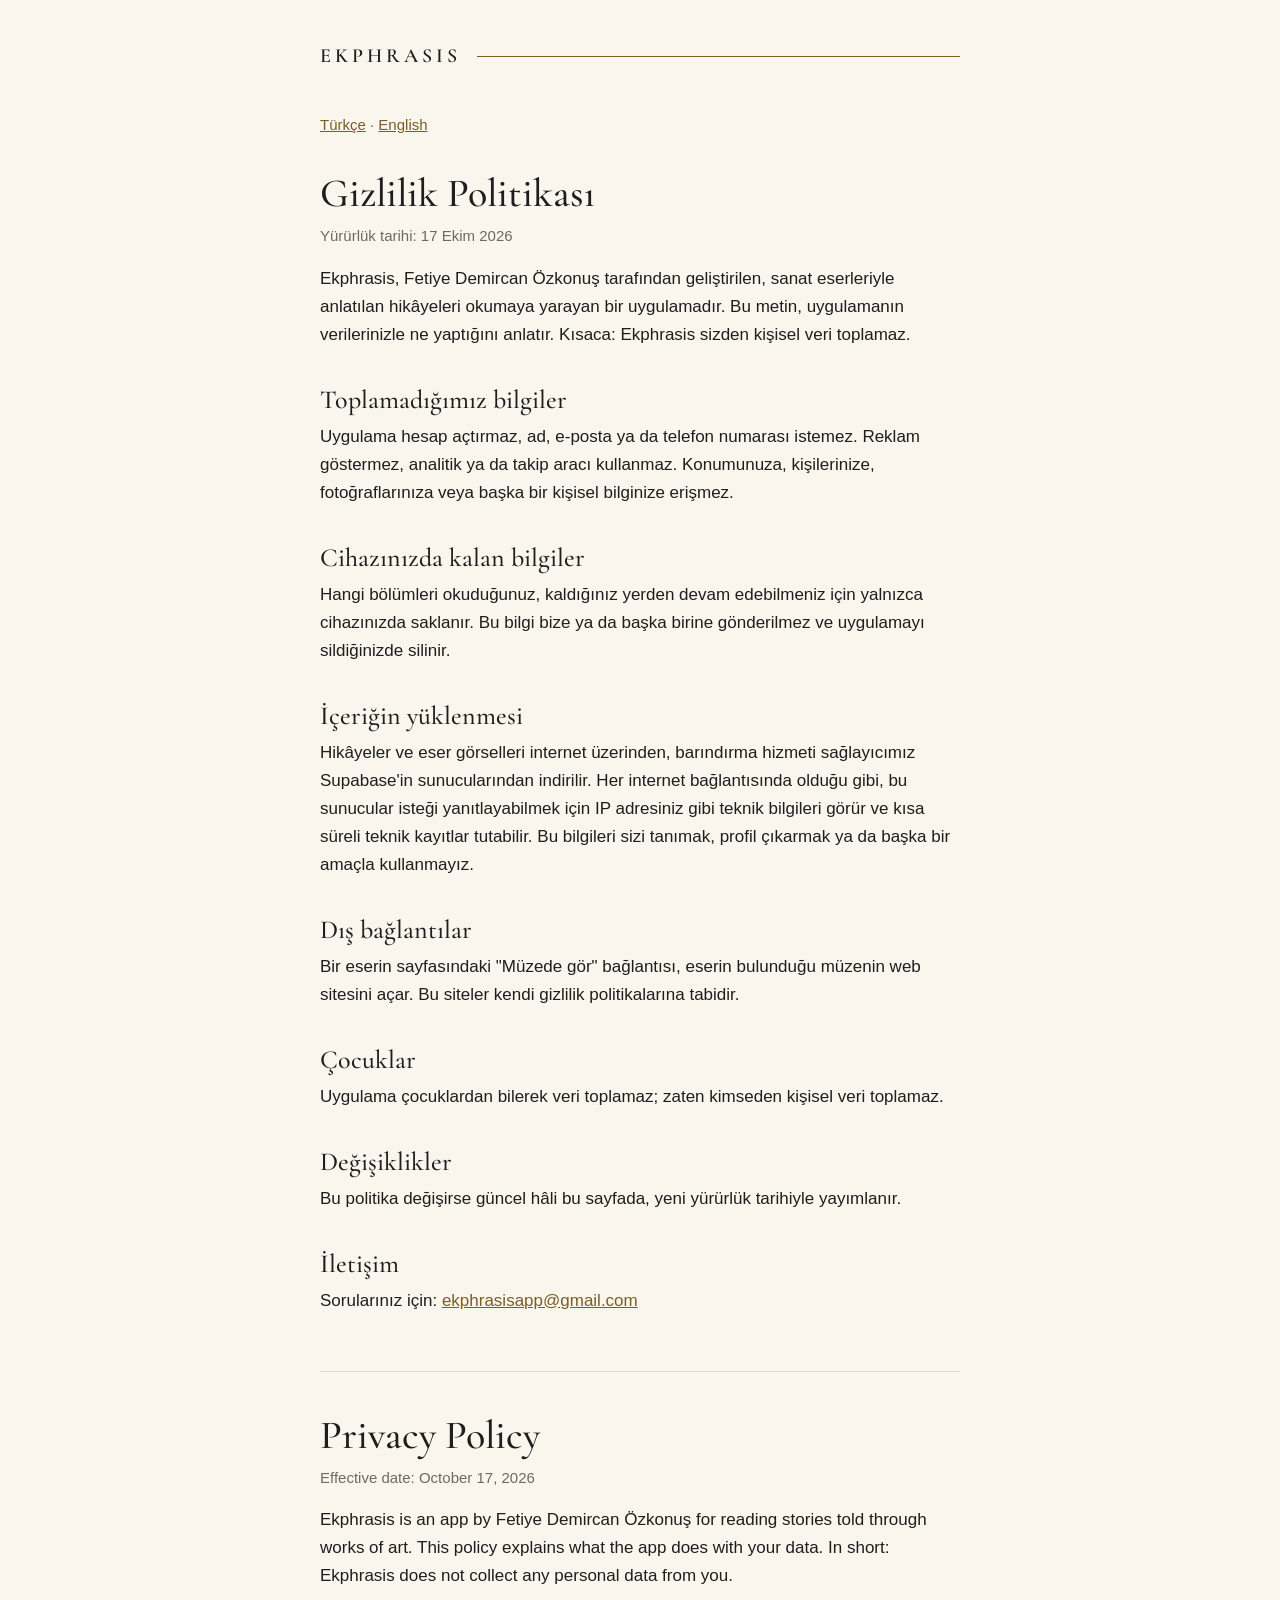
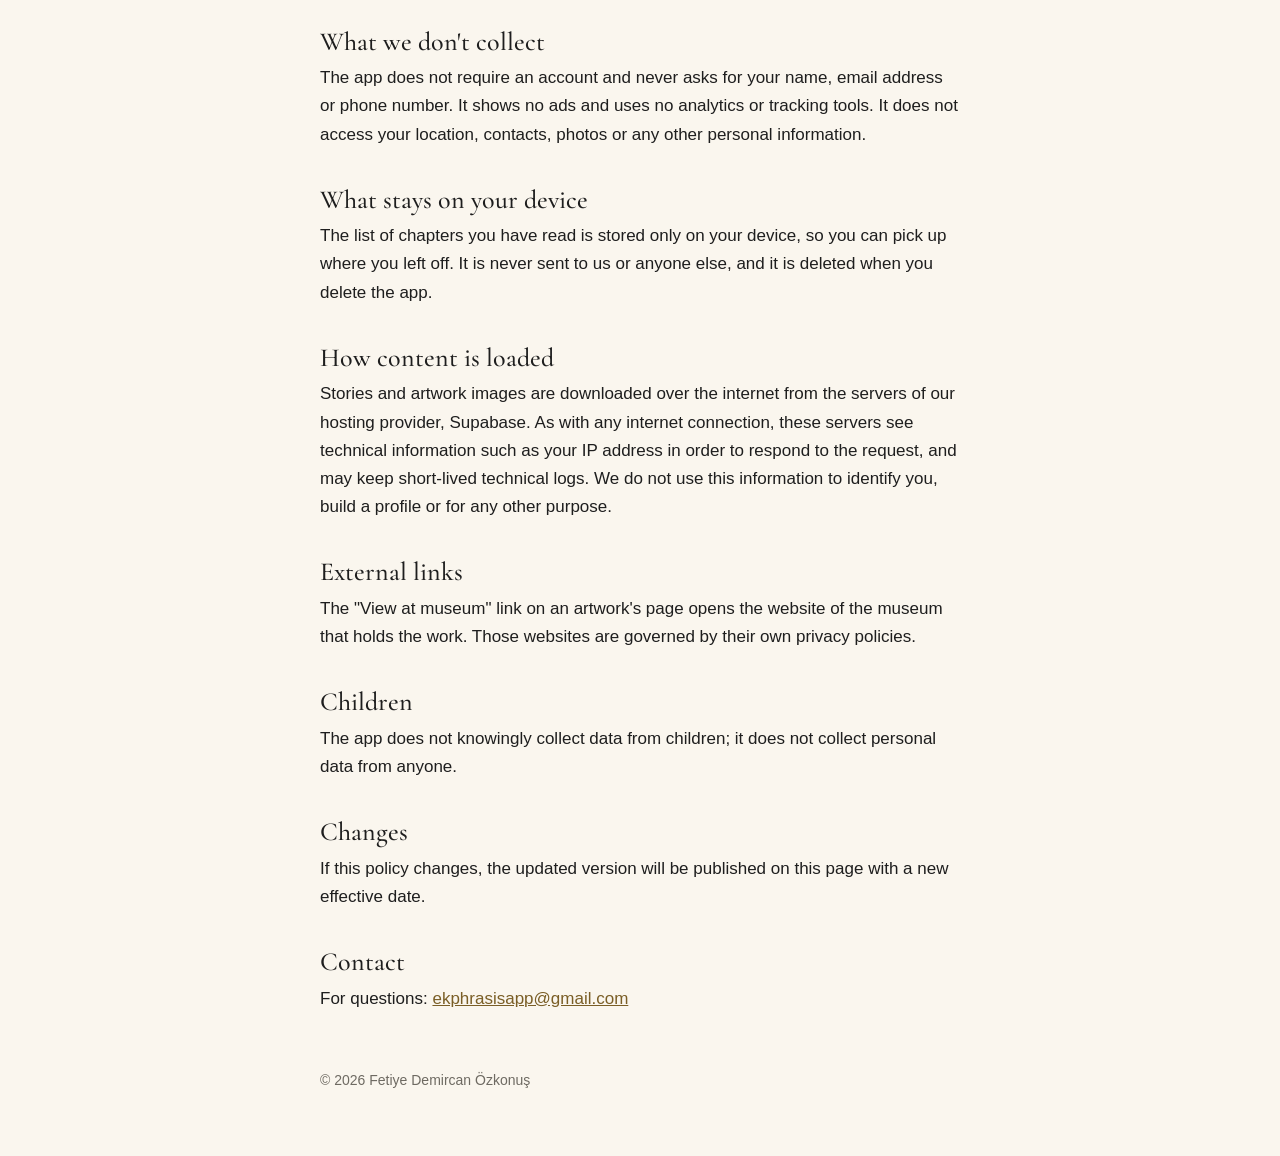
==== privacy.html @ d14ea5cc "Ekphrasis: Add support page and privacy policy Co-Authored-By: Claude Opus 5.5 <noreply@anthropic.co" ====
<!doctype html>
<html lang="tr">
<head>
  <meta charset="utf-8">
  <meta name="viewport" content="width=device-width, initial-scale=1">
  <title>Gizlilik Politikası · Privacy Policy — Ekphrasis</title>
  <meta name="description" content="Ekphrasis gizlilik politikası. Ekphrasis privacy policy.">
  <link rel="stylesheet" href="style.css">
</head>
<body>
<main>
  <a class="wordmark" href="./">EKPHRASIS</a>

  <p class="langs"><a href="#tr">Türkçe</a> · <a href="#en">English</a></p>

  <section id="tr" lang="tr">
    <h1>Gizlilik Politikası</h1>
    <p class="meta">Yürürlük tarihi: 17 Ekim 2026</p>

    <p>Ekphrasis, Fetiye Demircan Özkonuş tarafından geliştirilen, sanat eserleriyle anlatılan hikâyeleri okumaya yarayan bir uygulamadır. Bu metin, uygulamanın verilerinizle ne yaptığını anlatır. Kısaca: Ekphrasis sizden kişisel veri toplamaz.</p>

    <h2>Toplamadığımız bilgiler</h2>
    <p>Uygulama hesap açtırmaz, ad, e-posta ya da telefon numarası istemez. Reklam göstermez, analitik ya da takip aracı kullanmaz. Konumunuza, kişilerinize, fotoğraflarınıza veya başka bir kişisel bilginize erişmez.</p>

    <h2>Cihazınızda kalan bilgiler</h2>
    <p>Hangi bölümleri okuduğunuz, kaldığınız yerden devam edebilmeniz için yalnızca cihazınızda saklanır. Bu bilgi bize ya da başka birine gönderilmez ve uygulamayı sildiğinizde silinir.</p>

    <h2>İçeriğin yüklenmesi</h2>
    <p>Hikâyeler ve eser görselleri internet üzerinden, barındırma hizmeti sağlayıcımız Supabase'in sunucularından indirilir. Her internet bağlantısında olduğu gibi, bu sunucular isteği yanıtlayabilmek için IP adresiniz gibi teknik bilgileri görür ve kısa süreli teknik kayıtlar tutabilir. Bu bilgileri sizi tanımak, profil çıkarmak ya da başka bir amaçla kullanmayız.</p>

    <h2>Dış bağlantılar</h2>
    <p>Bir eserin sayfasındaki "Müzede gör" bağlantısı, eserin bulunduğu müzenin web sitesini açar. Bu siteler kendi gizlilik politikalarına tabidir.</p>

    <h2>Çocuklar</h2>
    <p>Uygulama çocuklardan bilerek veri toplamaz; zaten kimseden kişisel veri toplamaz.</p>

    <h2>Değişiklikler</h2>
    <p>Bu politika değişirse güncel hâli bu sayfada, yeni yürürlük tarihiyle yayımlanır.</p>

    <h2>İletişim</h2>
    <p>Sorularınız için: <a href="mailto:ekphrasisapp@gmail.com">ekphrasisapp@gmail.com</a></p>
  </section>

  <section id="en" lang="en">
    <h1>Privacy Policy</h1>
    <p class="meta">Effective date: October 17, 2026</p>

    <p>Ekphrasis is an app by Fetiye Demircan Özkonuş for reading stories told through works of art. This policy explains what the app does with your data. In short: Ekphrasis does not collect any personal data from you.</p>

    <h2>What we don't collect</h2>
    <p>The app does not require an account and never asks for your name, email address or phone number. It shows no ads and uses no analytics or tracking tools. It does not access your location, contacts, photos or any other personal information.</p>

    <h2>What stays on your device</h2>
    <p>The list of chapters you have read is stored only on your device, so you can pick up where you left off. It is never sent to us or anyone else, and it is deleted when you delete the app.</p>

    <h2>How content is loaded</h2>
    <p>Stories and artwork images are downloaded over the internet from the servers of our hosting provider, Supabase. As with any internet connection, these servers see technical information such as your IP address in order to respond to the request, and may keep short-lived technical logs. We do not use this information to identify you, build a profile or for any other purpose.</p>

    <h2>External links</h2>
    <p>The "View at museum" link on an artwork's page opens the website of the museum that holds the work. Those websites are governed by their own privacy policies.</p>

    <h2>Children</h2>
    <p>The app does not knowingly collect data from children; it does not collect personal data from anyone.</p>

    <h2>Changes</h2>
    <p>If this policy changes, the updated version will be published on this page with a new effective date.</p>

    <h2>Contact</h2>
    <p>For questions: <a href="mailto:ekphrasisapp@gmail.com">ekphrasisapp@gmail.com</a></p>
  </section>

  <footer>© 2026 Fetiye Demircan Özkonuş</footer>
</main>
</body>
</html>
---- style.css ----
@font-face {
  font-family: "Cormorant Garamond";
  src: url("fonts/CormorantGaramond.ttf") format("truetype");
  font-weight: 300 700;
  font-display: swap;
}

:root {
  --surface: #FAF6EE;
  --text: #1E1E1E;
  --muted: #6E6A62;
  --accent: #7A5E26;
  --rule: #E4DCCB;
  color-scheme: light dark;
}

@media (prefers-color-scheme: dark) {
  :root {
    --surface: #171D29;
    --text: #F2EFE8;
    --muted: #A3A8B1;
    --accent: #CDB27A;
    --rule: #2C3446;
  }
}

* { box-sizing: border-box; }

body {
  margin: 0;
  background: var(--surface);
  color: var(--text);
  font: 17px/1.65 -apple-system, BlinkMacSystemFont, "Segoe UI", Roboto, sans-serif;
  -webkit-text-size-adjust: 100%;
}

main {
  max-width: 680px;
  margin: 0 auto;
  padding: 40px 20px 64px;
}

.wordmark {
  display: flex;
  align-items: center;
  gap: 16px;
  margin-bottom: 40px;
  font-family: "Cormorant Garamond", Georgia, serif;
  font-weight: 600;
  font-size: 20px;
  letter-spacing: 4px;
  color: inherit;
  text-decoration: none;
}

.wordmark::after {
  content: "";
  flex: 1;
  height: 1.5px;
  background: var(--accent);
}

h1, h2 {
  font-family: "Cormorant Garamond", Georgia, serif;
  font-weight: 500;
  line-height: 1.15;
}

h1 { font-size: 40px; margin: 0 0 8px; }
h2 { font-size: 26px; margin: 36px 0 8px; }

p { margin: 0 0 16px; }

a { color: var(--accent); }

.meta { color: var(--muted); font-size: 15px; }

.langs {
  font-size: 15px;
  color: var(--muted);
  margin-bottom: 32px;
}

section + section {
  margin-top: 56px;
  padding-top: 40px;
  border-top: 1px solid var(--rule);
}

footer {
  margin-top: 56px;
  font-size: 14px;
  color: var(--muted);
}
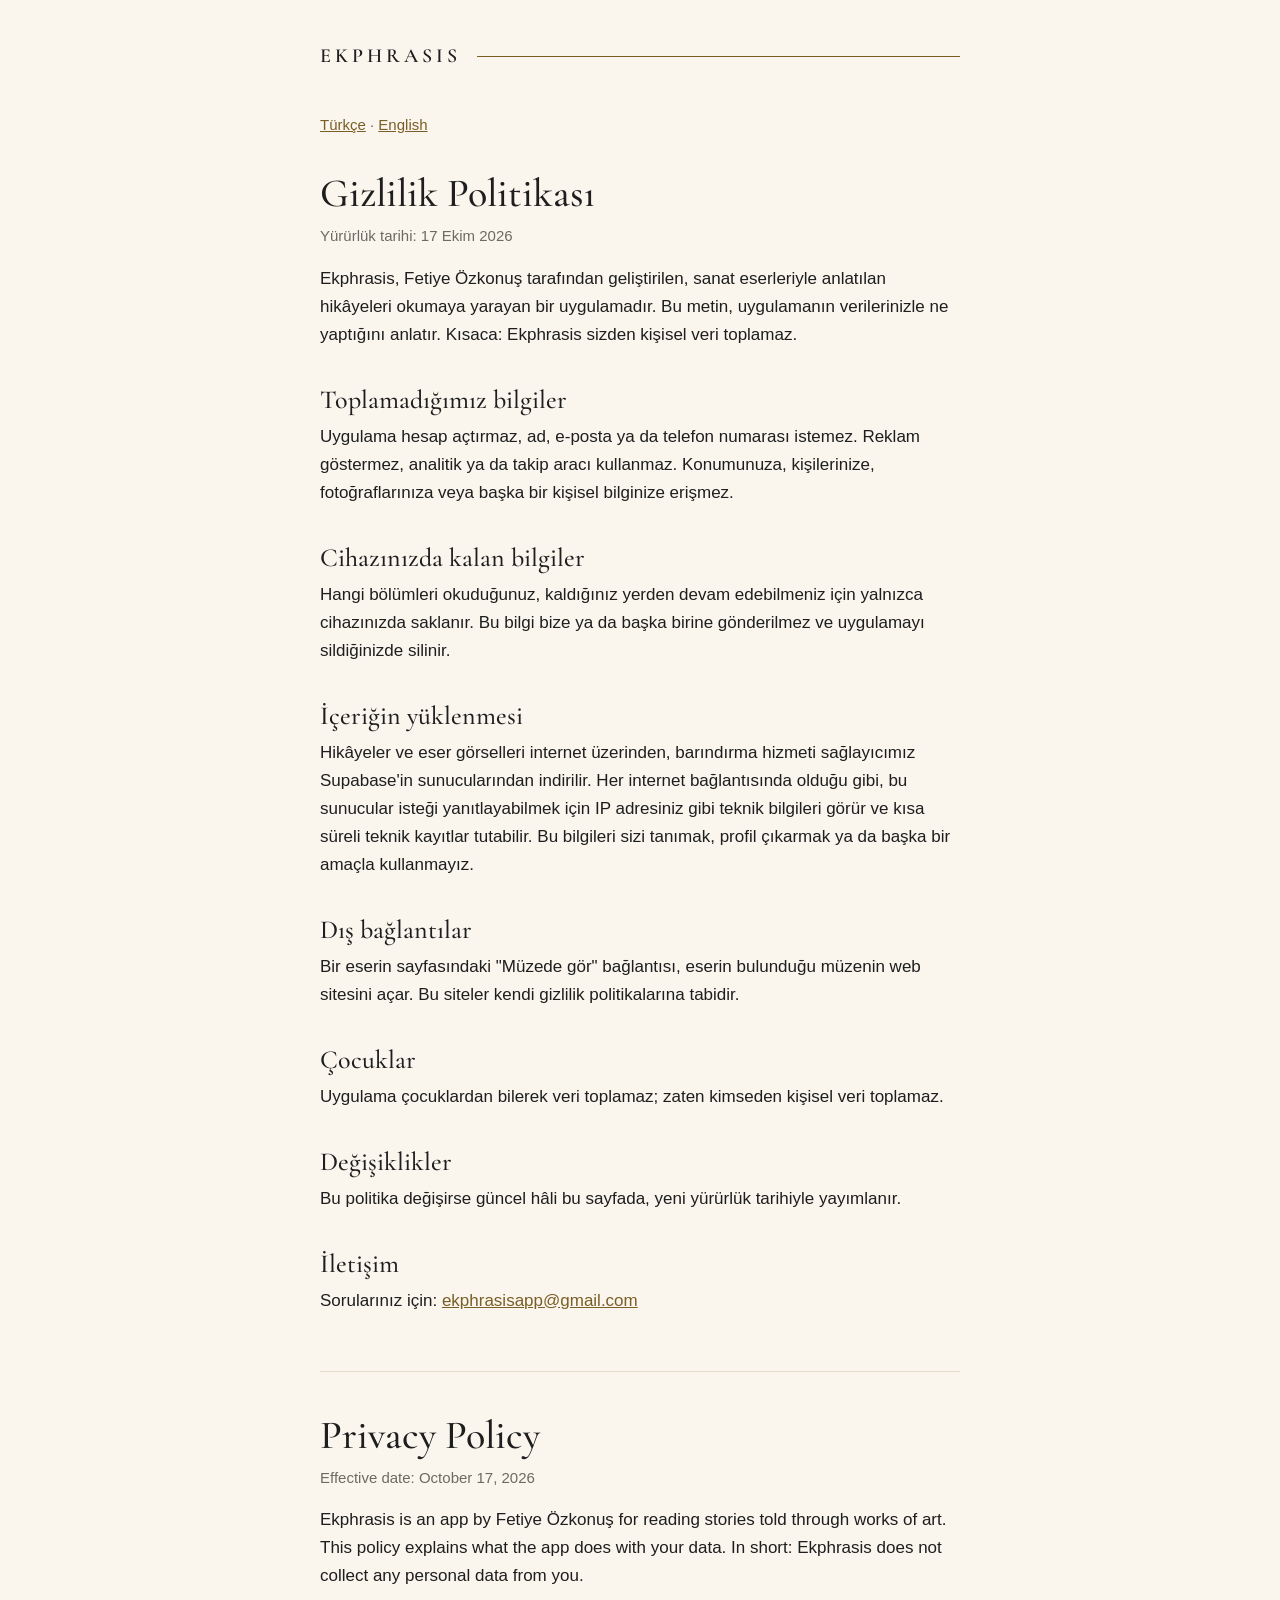
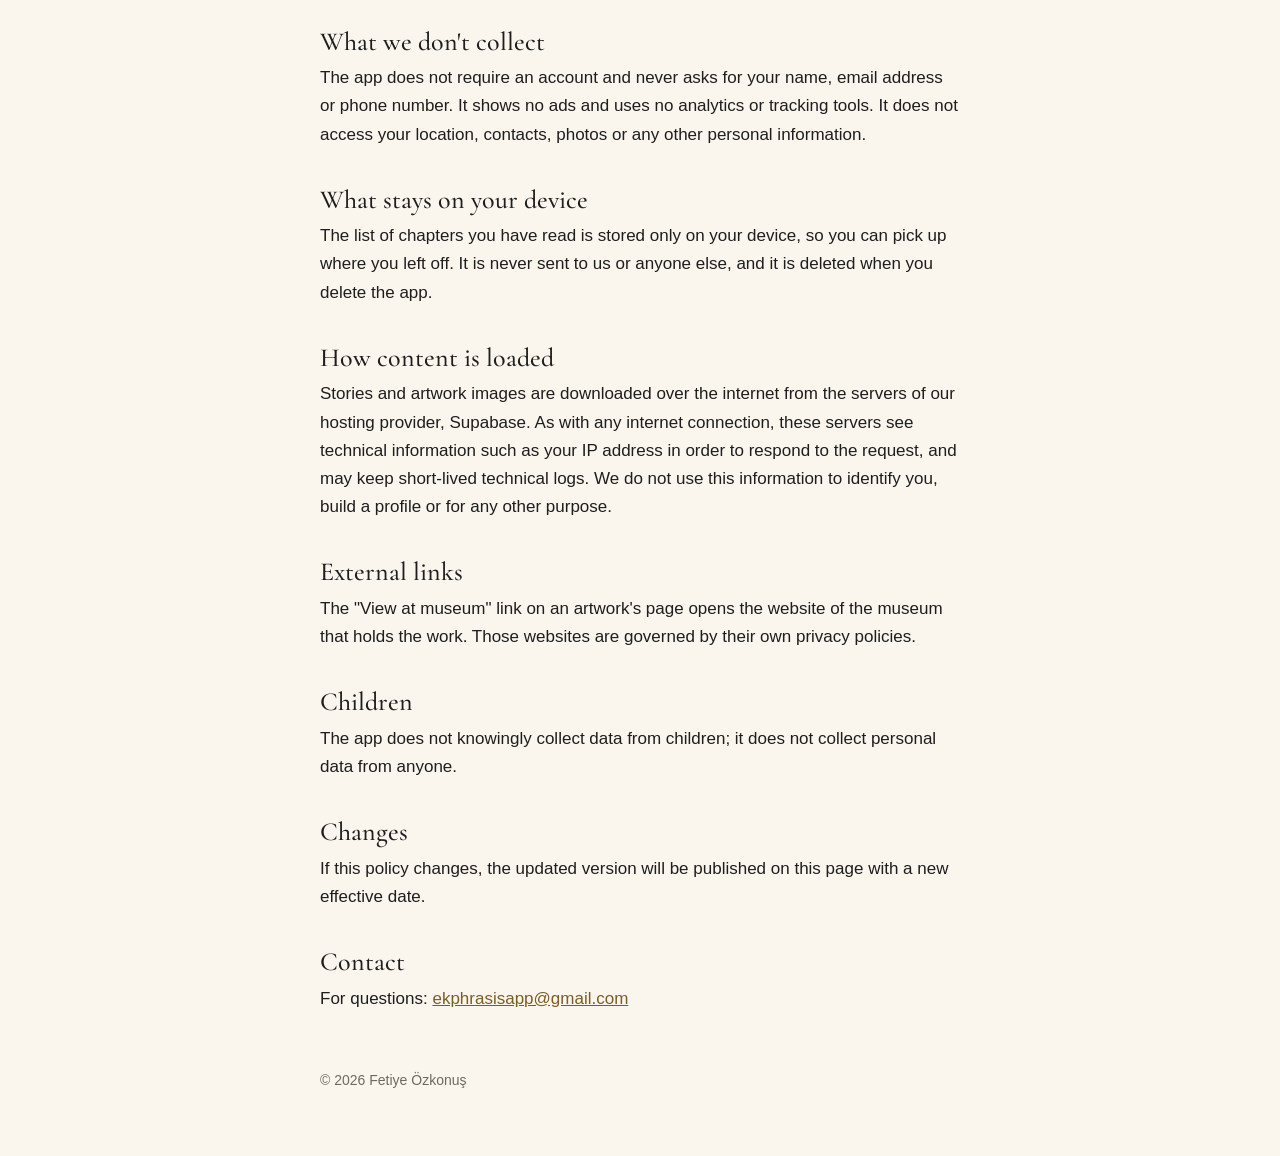
==== commit 1de5f20c: "Ekphrasis: Use legal name in privacy policy and support page Co-Authored-By: Claude Opus 5.5 <norepl" ====
--- a/privacy.html
+++ b/privacy.html
@@ -17,7 +17,7 @@
     <h1>Gizlilik Politikası</h1>
     <p class="meta">Yürürlük tarihi: 17 Ekim 2026</p>
 
-    <p>Ekphrasis, Fetiye Demircan Özkonuş tarafından geliştirilen, sanat eserleriyle anlatılan hikâyeleri okumaya yarayan bir uygulamadır. Bu metin, uygulamanın verilerinizle ne yaptığını anlatır. Kısaca: Ekphrasis sizden kişisel veri toplamaz.</p>
+    <p>Ekphrasis, Fetiye Özkonuş tarafından geliştirilen, sanat eserleriyle anlatılan hikâyeleri okumaya yarayan bir uygulamadır. Bu metin, uygulamanın verilerinizle ne yaptığını anlatır. Kısaca: Ekphrasis sizden kişisel veri toplamaz.</p>
 
     <h2>Toplamadığımız bilgiler</h2>
     <p>Uygulama hesap açtırmaz, ad, e-posta ya da telefon numarası istemez. Reklam göstermez, analitik ya da takip aracı kullanmaz. Konumunuza, kişilerinize, fotoğraflarınıza veya başka bir kişisel bilginize erişmez.</p>
@@ -45,7 +45,7 @@
     <h1>Privacy Policy</h1>
     <p class="meta">Effective date: October 17, 2026</p>
 
-    <p>Ekphrasis is an app by Fetiye Demircan Özkonuş for reading stories told through works of art. This policy explains what the app does with your data. In short: Ekphrasis does not collect any personal data from you.</p>
+    <p>Ekphrasis is an app by Fetiye Özkonuş for reading stories told through works of art. This policy explains what the app does with your data. In short: Ekphrasis does not collect any personal data from you.</p>
 
     <h2>What we don't collect</h2>
     <p>The app does not require an account and never asks for your name, email address or phone number. It shows no ads and uses no analytics or tracking tools. It does not access your location, contacts, photos or any other personal information.</p>
@@ -69,7 +69,7 @@
     <p>For questions: <a href="mailto:ekphrasisapp@gmail.com">ekphrasisapp@gmail.com</a></p>
   </section>
 
-  <footer>© 2026 Fetiye Demircan Özkonuş</footer>
+  <footer>© 2026 Fetiye Özkonuş</footer>
 </main>
 </body>
 </html>
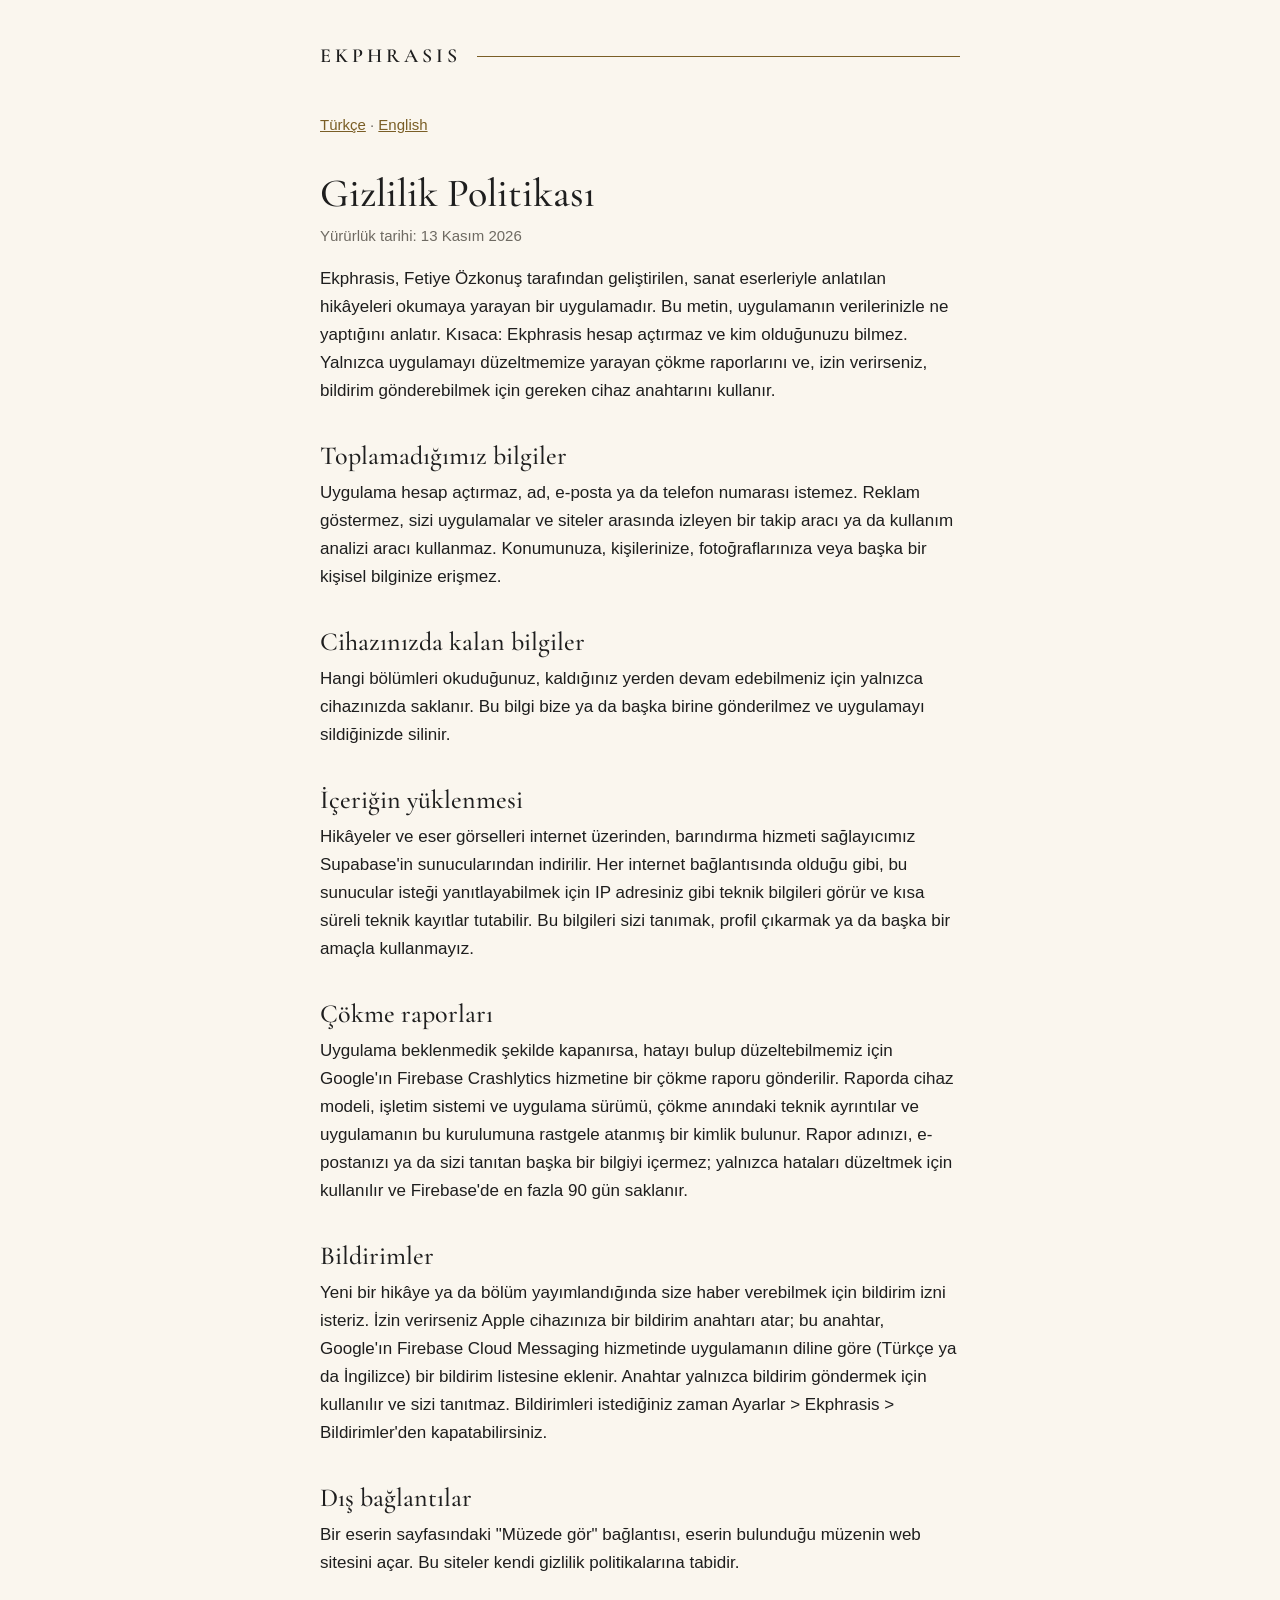
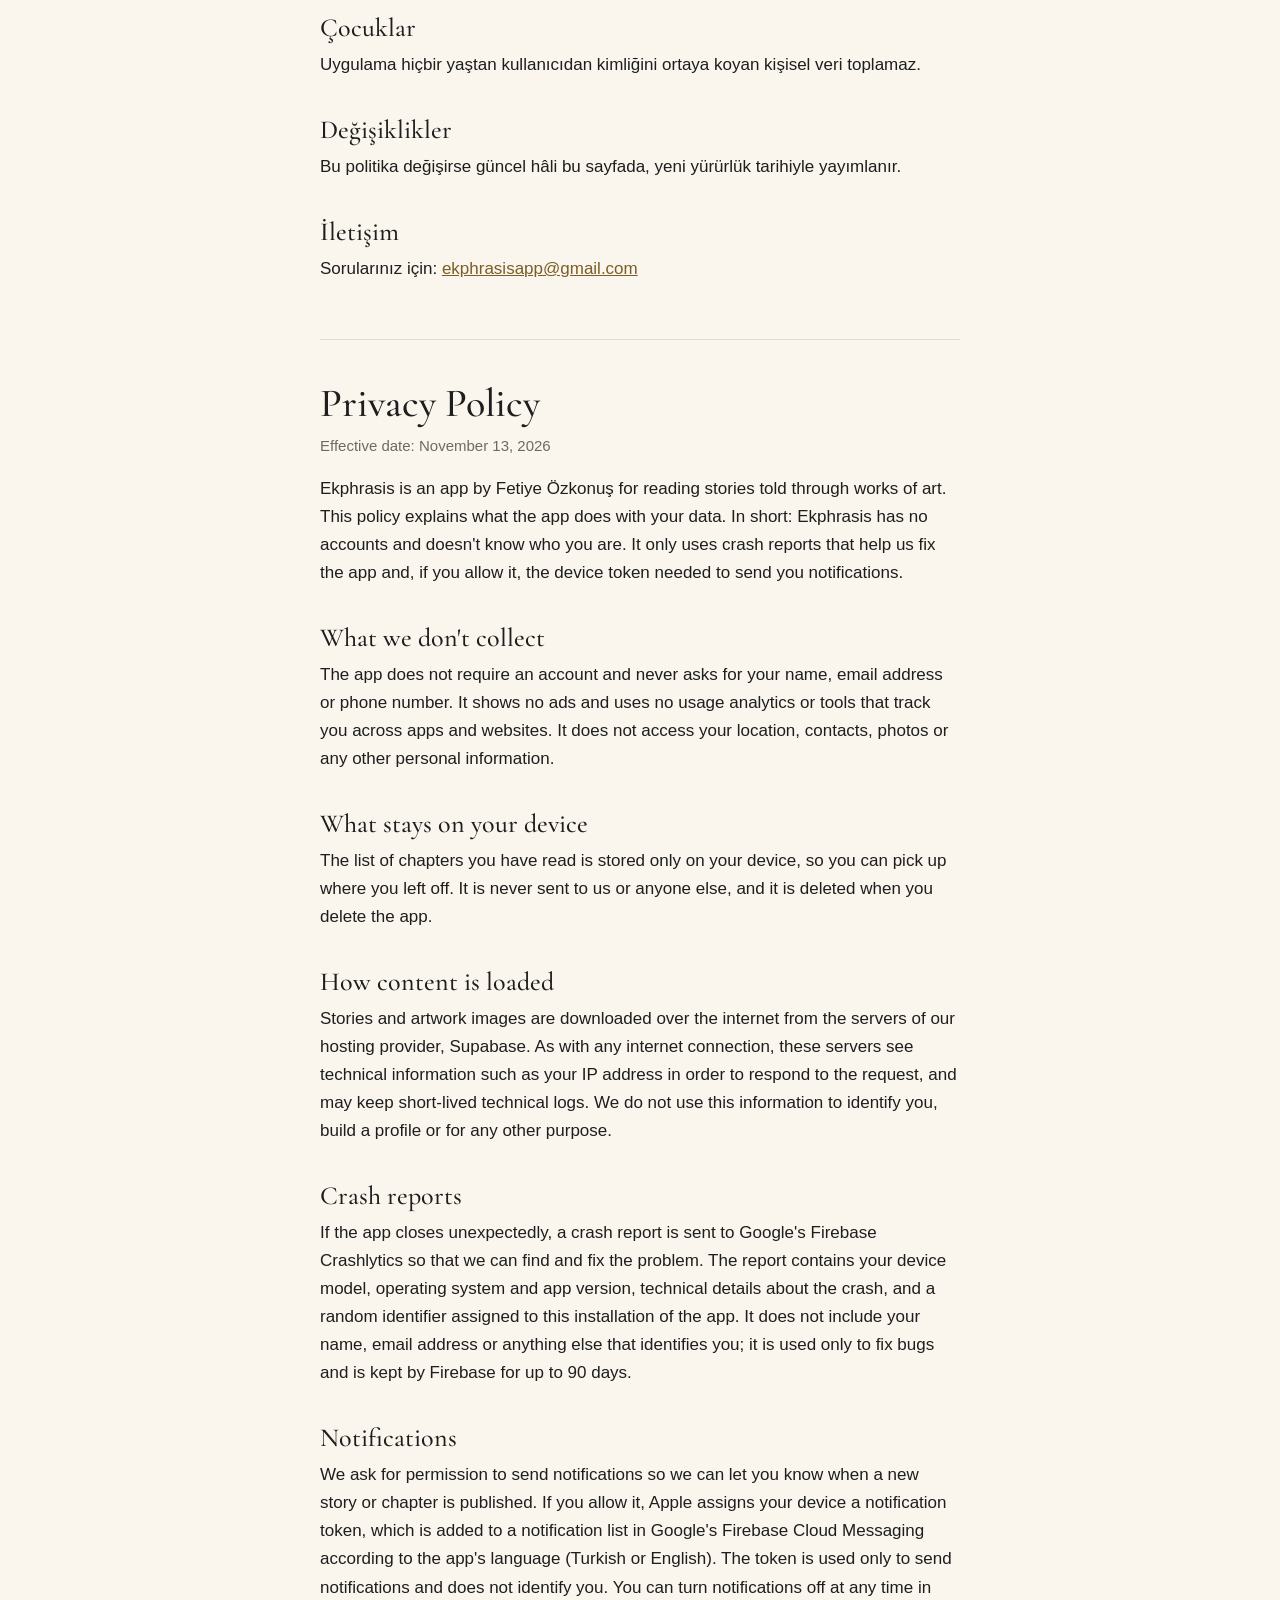
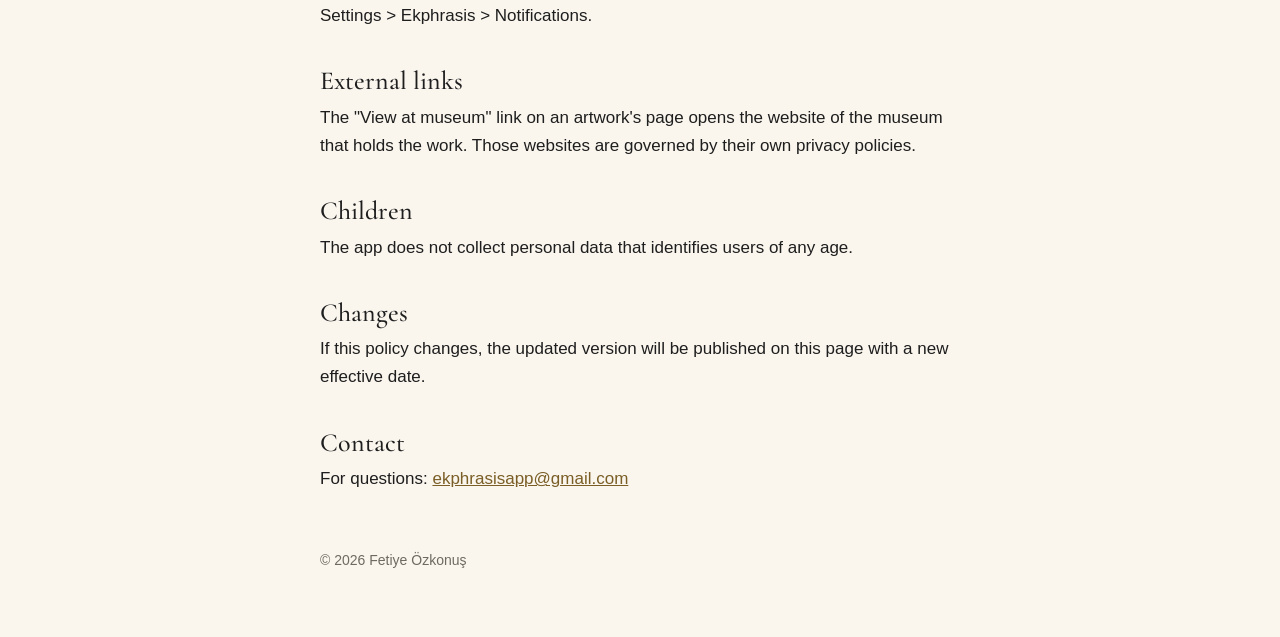
==== commit f0689210: "Ekphrasis: Add crash reports and notifications to privacy policy Co-Authored-By: Claude Opus 5.5 <no" ====
--- a/privacy.html
+++ b/privacy.html
@@ -15,12 +15,12 @@
 
   <section id="tr" lang="tr">
     <h1>Gizlilik Politikası</h1>
-    <p class="meta">Yürürlük tarihi: 17 Ekim 2026</p>
+    <p class="meta">Yürürlük tarihi: 13 Kasım 2026</p>
 
-    <p>Ekphrasis, Fetiye Özkonuş tarafından geliştirilen, sanat eserleriyle anlatılan hikâyeleri okumaya yarayan bir uygulamadır. Bu metin, uygulamanın verilerinizle ne yaptığını anlatır. Kısaca: Ekphrasis sizden kişisel veri toplamaz.</p>
+    <p>Ekphrasis, Fetiye Özkonuş tarafından geliştirilen, sanat eserleriyle anlatılan hikâyeleri okumaya yarayan bir uygulamadır. Bu metin, uygulamanın verilerinizle ne yaptığını anlatır. Kısaca: Ekphrasis hesap açtırmaz ve kim olduğunuzu bilmez. Yalnızca uygulamayı düzeltmemize yarayan çökme raporlarını ve, izin verirseniz, bildirim gönderebilmek için gereken cihaz anahtarını kullanır.</p>
 
     <h2>Toplamadığımız bilgiler</h2>
-    <p>Uygulama hesap açtırmaz, ad, e-posta ya da telefon numarası istemez. Reklam göstermez, analitik ya da takip aracı kullanmaz. Konumunuza, kişilerinize, fotoğraflarınıza veya başka bir kişisel bilginize erişmez.</p>
+    <p>Uygulama hesap açtırmaz, ad, e-posta ya da telefon numarası istemez. Reklam göstermez, sizi uygulamalar ve siteler arasında izleyen bir takip aracı ya da kullanım analizi aracı kullanmaz. Konumunuza, kişilerinize, fotoğraflarınıza veya başka bir kişisel bilginize erişmez.</p>
 
     <h2>Cihazınızda kalan bilgiler</h2>
     <p>Hangi bölümleri okuduğunuz, kaldığınız yerden devam edebilmeniz için yalnızca cihazınızda saklanır. Bu bilgi bize ya da başka birine gönderilmez ve uygulamayı sildiğinizde silinir.</p>
@@ -28,11 +28,17 @@
     <h2>İçeriğin yüklenmesi</h2>
     <p>Hikâyeler ve eser görselleri internet üzerinden, barındırma hizmeti sağlayıcımız Supabase'in sunucularından indirilir. Her internet bağlantısında olduğu gibi, bu sunucular isteği yanıtlayabilmek için IP adresiniz gibi teknik bilgileri görür ve kısa süreli teknik kayıtlar tutabilir. Bu bilgileri sizi tanımak, profil çıkarmak ya da başka bir amaçla kullanmayız.</p>
 
+    <h2>Çökme raporları</h2>
+    <p>Uygulama beklenmedik şekilde kapanırsa, hatayı bulup düzeltebilmemiz için Google'ın Firebase Crashlytics hizmetine bir çökme raporu gönderilir. Raporda cihaz modeli, işletim sistemi ve uygulama sürümü, çökme anındaki teknik ayrıntılar ve uygulamanın bu kurulumuna rastgele atanmış bir kimlik bulunur. Rapor adınızı, e-postanızı ya da sizi tanıtan başka bir bilgiyi içermez; yalnızca hataları düzeltmek için kullanılır ve Firebase'de en fazla 90 gün saklanır.</p>
+
+    <h2>Bildirimler</h2>
+    <p>Yeni bir hikâye ya da bölüm yayımlandığında size haber verebilmek için bildirim izni isteriz. İzin verirseniz Apple cihazınıza bir bildirim anahtarı atar; bu anahtar, Google'ın Firebase Cloud Messaging hizmetinde uygulamanın diline göre (Türkçe ya da İngilizce) bir bildirim listesine eklenir. Anahtar yalnızca bildirim göndermek için kullanılır ve sizi tanıtmaz. Bildirimleri istediğiniz zaman Ayarlar &gt; Ekphrasis &gt; Bildirimler'den kapatabilirsiniz.</p>
+
     <h2>Dış bağlantılar</h2>
     <p>Bir eserin sayfasındaki "Müzede gör" bağlantısı, eserin bulunduğu müzenin web sitesini açar. Bu siteler kendi gizlilik politikalarına tabidir.</p>
 
     <h2>Çocuklar</h2>
-    <p>Uygulama çocuklardan bilerek veri toplamaz; zaten kimseden kişisel veri toplamaz.</p>
+    <p>Uygulama hiçbir yaştan kullanıcıdan kimliğini ortaya koyan kişisel veri toplamaz.</p>
 
     <h2>Değişiklikler</h2>
     <p>Bu politika değişirse güncel hâli bu sayfada, yeni yürürlük tarihiyle yayımlanır.</p>
@@ -43,12 +49,12 @@
 
   <section id="en" lang="en">
     <h1>Privacy Policy</h1>
-    <p class="meta">Effective date: October 17, 2026</p>
+    <p class="meta">Effective date: November 13, 2026</p>
 
-    <p>Ekphrasis is an app by Fetiye Özkonuş for reading stories told through works of art. This policy explains what the app does with your data. In short: Ekphrasis does not collect any personal data from you.</p>
+    <p>Ekphrasis is an app by Fetiye Özkonuş for reading stories told through works of art. This policy explains what the app does with your data. In short: Ekphrasis has no accounts and doesn't know who you are. It only uses crash reports that help us fix the app and, if you allow it, the device token needed to send you notifications.</p>
 
     <h2>What we don't collect</h2>
-    <p>The app does not require an account and never asks for your name, email address or phone number. It shows no ads and uses no analytics or tracking tools. It does not access your location, contacts, photos or any other personal information.</p>
+    <p>The app does not require an account and never asks for your name, email address or phone number. It shows no ads and uses no usage analytics or tools that track you across apps and websites. It does not access your location, contacts, photos or any other personal information.</p>
 
     <h2>What stays on your device</h2>
     <p>The list of chapters you have read is stored only on your device, so you can pick up where you left off. It is never sent to us or anyone else, and it is deleted when you delete the app.</p>
@@ -56,11 +62,17 @@
     <h2>How content is loaded</h2>
     <p>Stories and artwork images are downloaded over the internet from the servers of our hosting provider, Supabase. As with any internet connection, these servers see technical information such as your IP address in order to respond to the request, and may keep short-lived technical logs. We do not use this information to identify you, build a profile or for any other purpose.</p>
 
+    <h2>Crash reports</h2>
+    <p>If the app closes unexpectedly, a crash report is sent to Google's Firebase Crashlytics so that we can find and fix the problem. The report contains your device model, operating system and app version, technical details about the crash, and a random identifier assigned to this installation of the app. It does not include your name, email address or anything else that identifies you; it is used only to fix bugs and is kept by Firebase for up to 90 days.</p>
+
+    <h2>Notifications</h2>
+    <p>We ask for permission to send notifications so we can let you know when a new story or chapter is published. If you allow it, Apple assigns your device a notification token, which is added to a notification list in Google's Firebase Cloud Messaging according to the app's language (Turkish or English). The token is used only to send notifications and does not identify you. You can turn notifications off at any time in Settings &gt; Ekphrasis &gt; Notifications.</p>
+
     <h2>External links</h2>
     <p>The "View at museum" link on an artwork's page opens the website of the museum that holds the work. Those websites are governed by their own privacy policies.</p>
 
     <h2>Children</h2>
-    <p>The app does not knowingly collect data from children; it does not collect personal data from anyone.</p>
+    <p>The app does not collect personal data that identifies users of any age.</p>
 
     <h2>Changes</h2>
     <p>If this policy changes, the updated version will be published on this page with a new effective date.</p>
